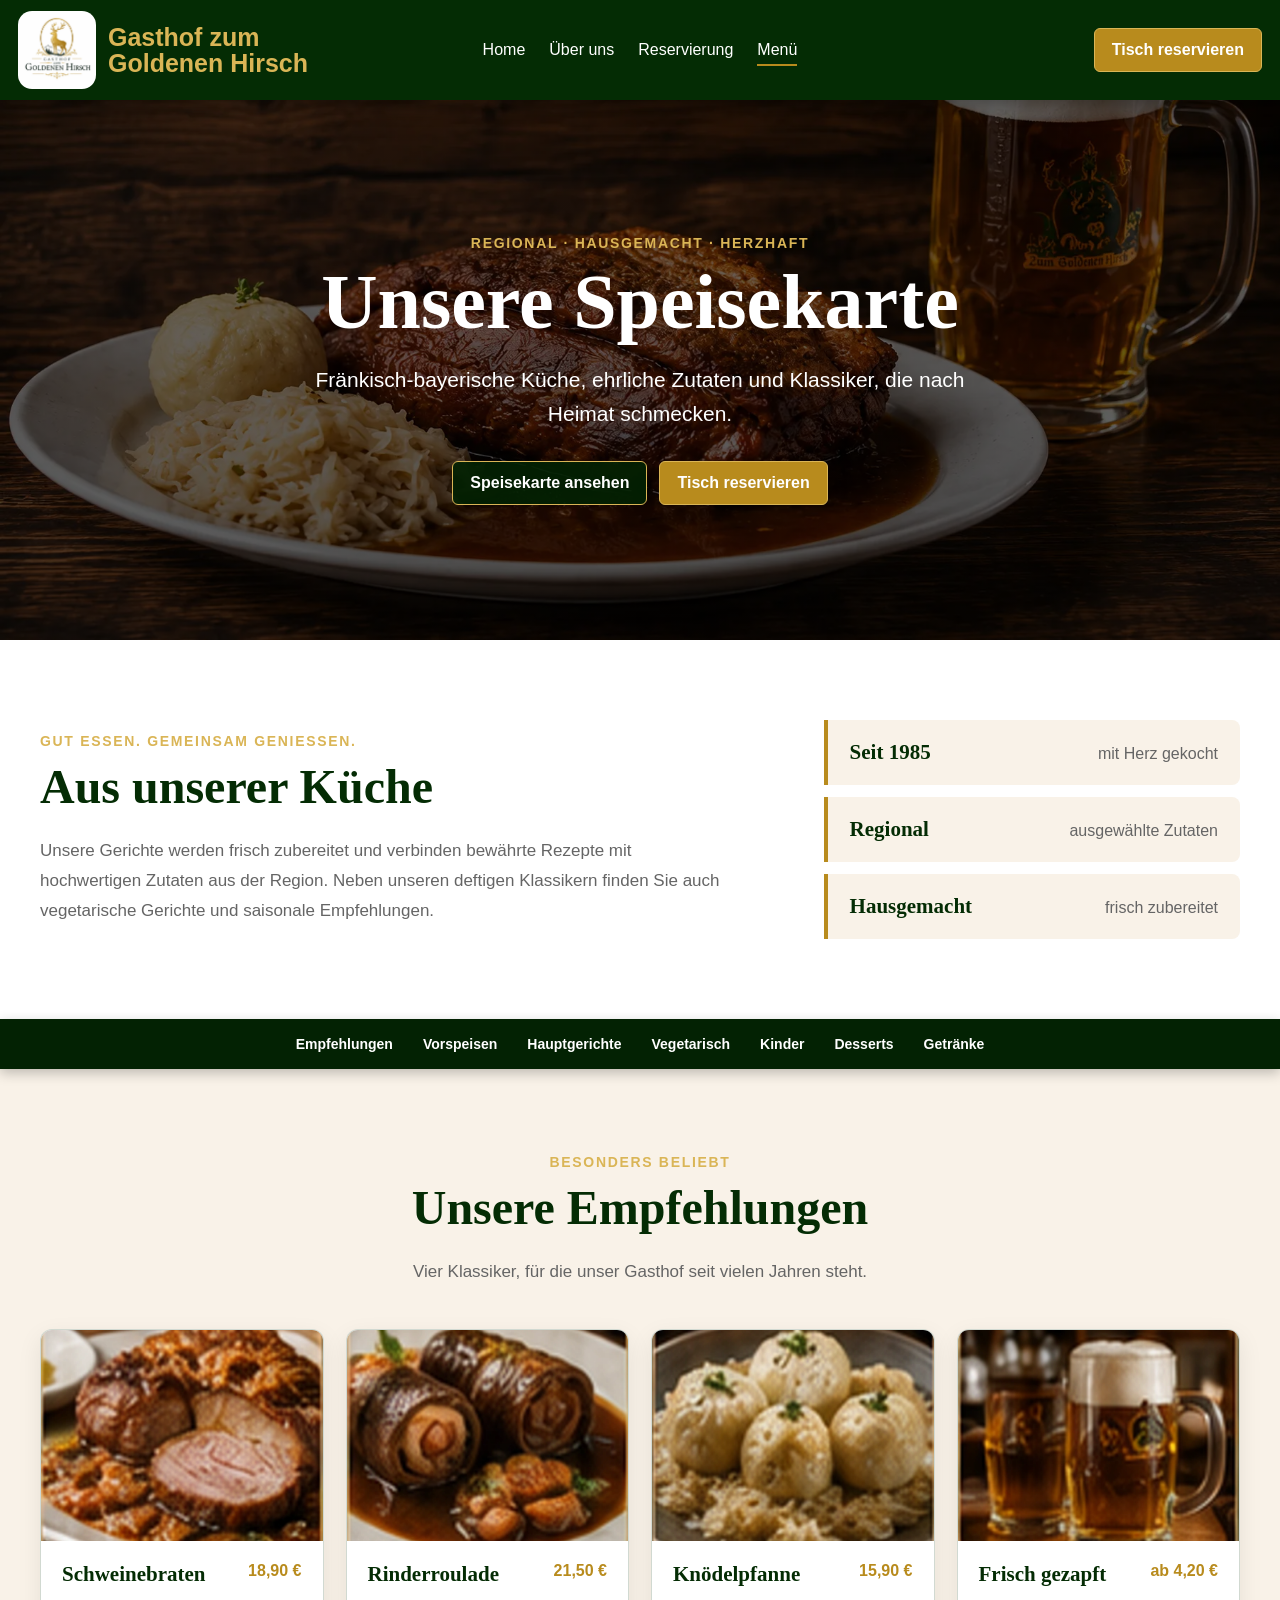
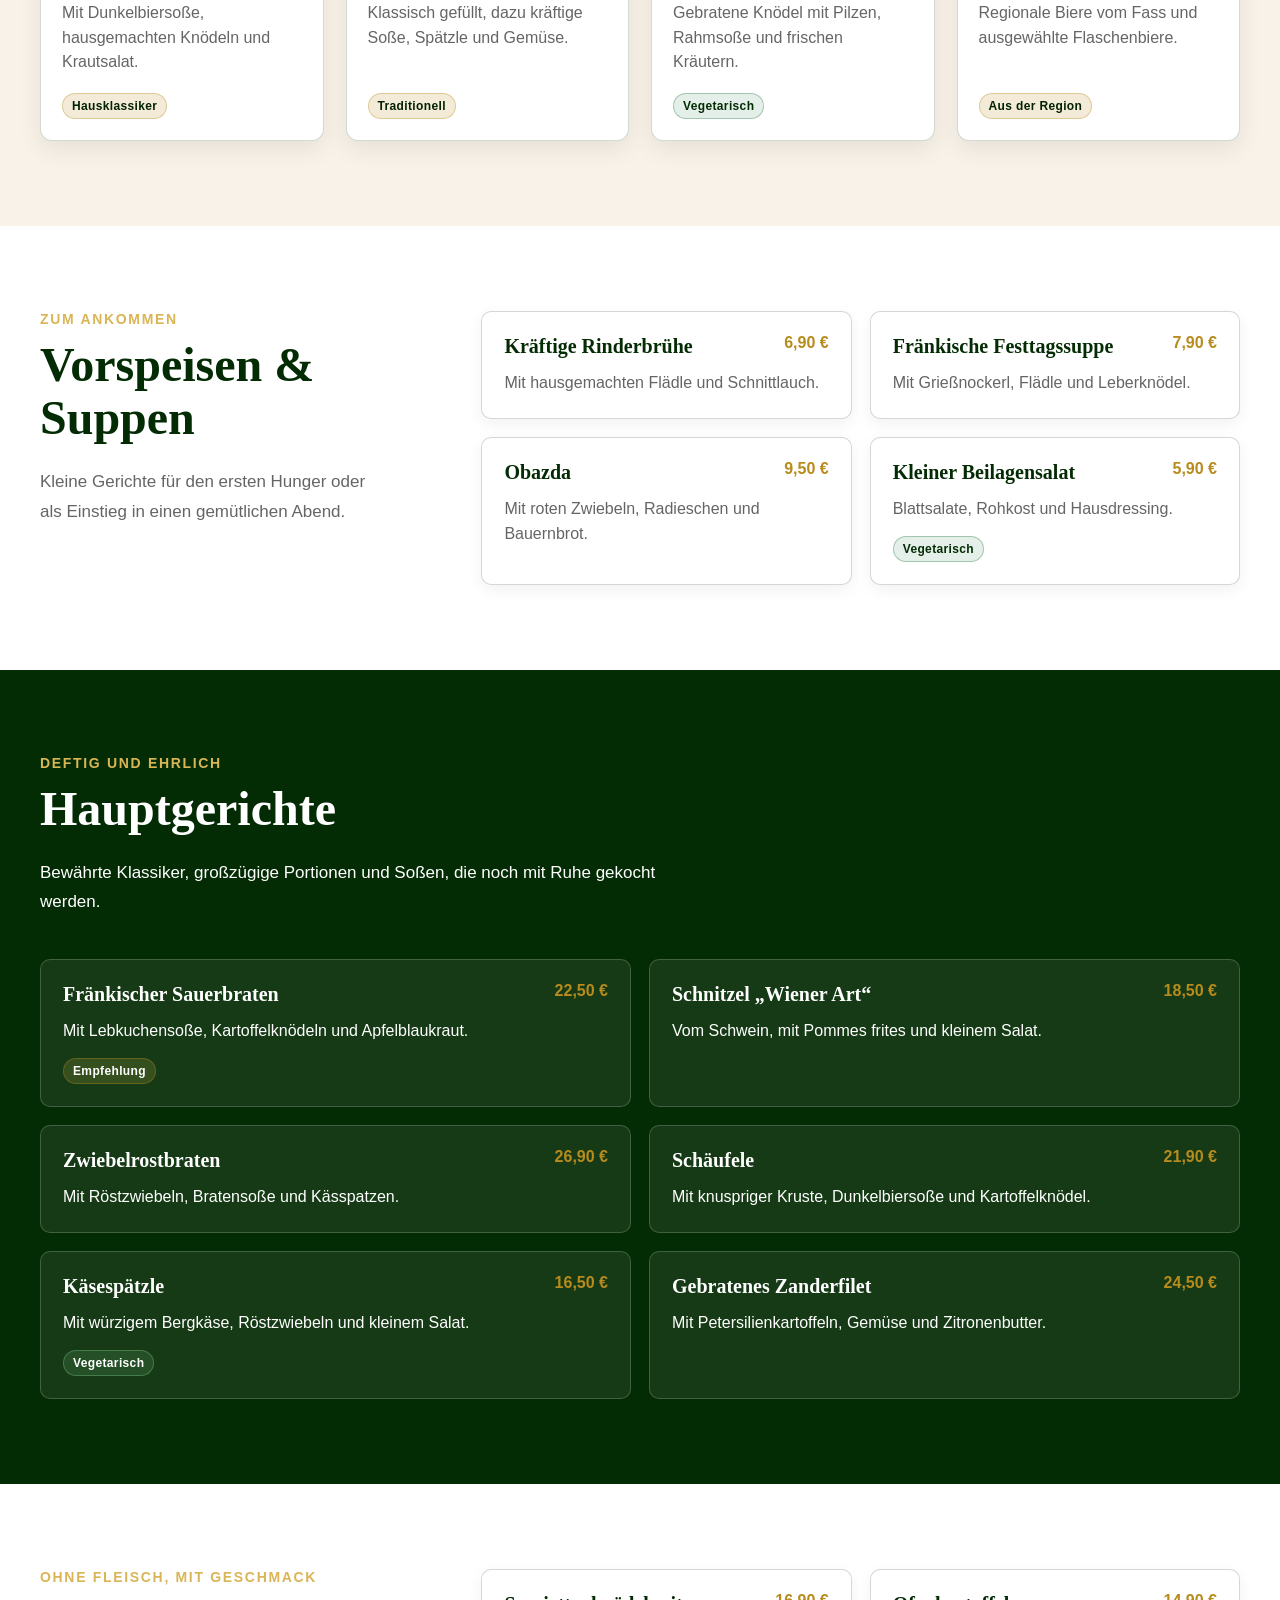
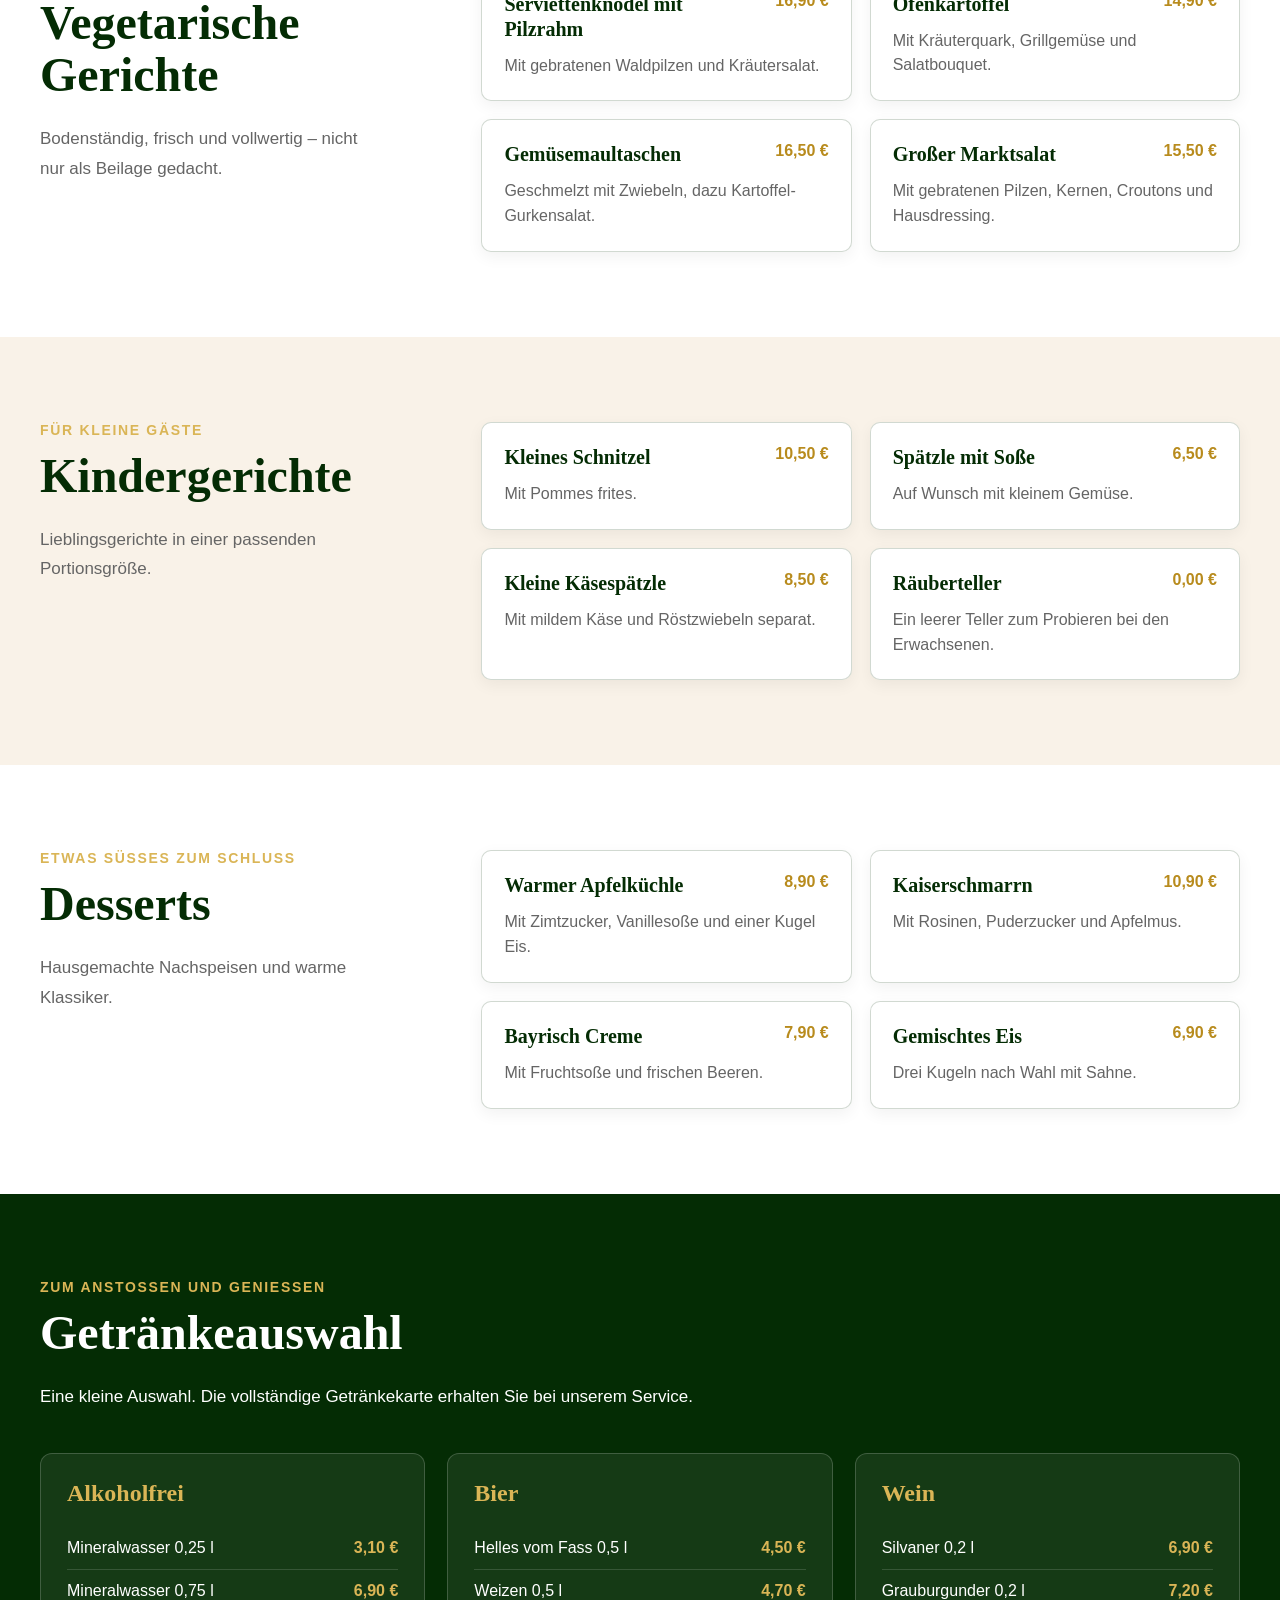
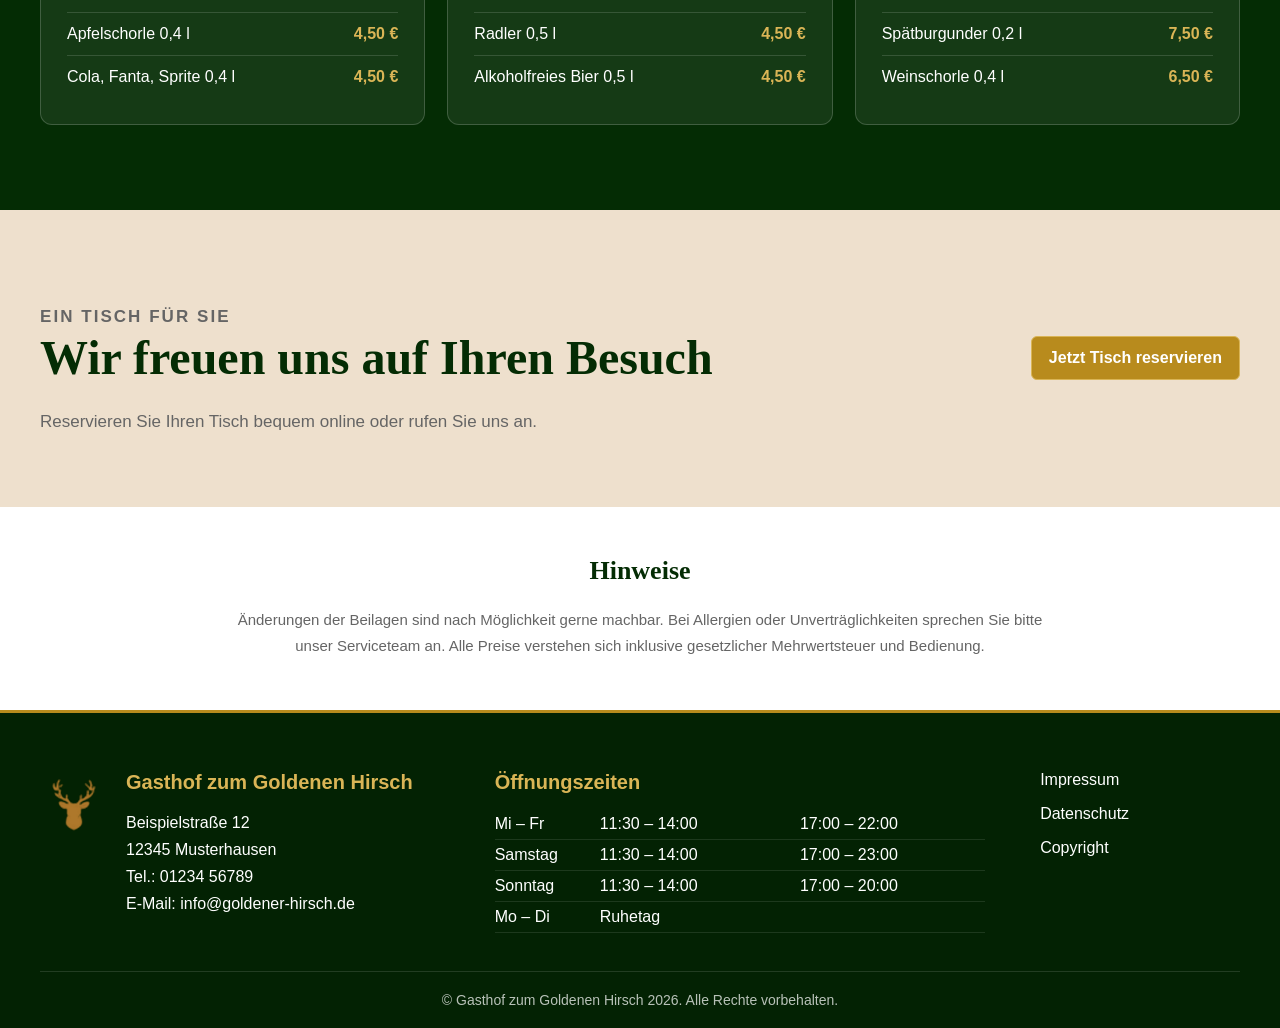
==== menue/index.html @ 1d7125b7 "Projektdateien hinzugefügt" ====
<!doctype html>
<html lang="de">
  <head>
    <meta charset="UTF-8" />
    <meta name="viewport" content="width=device-width, initial-scale=1.0" />

    <meta
      name="description"
      content="Speisekarte des Gasthofs zum Goldenen Hirsch mit fränkisch-bayerischen Klassikern, regionalen Zutaten und hausgemachten Gerichten."
    />

    <title>Speisekarte | Goldener Hirsch</title>

    <link rel="stylesheet" href="menue-style.css" />

    <link rel="preconnect" href="https://fonts.googleapis.com" />
    <link rel="preconnect" href="https://fonts.gstatic.com" crossorigin />
    <link
      href="https://fonts.googleapis.com/css2?family=Allura&display=swap"
      rel="stylesheet"
    />

    <script src="app.js" defer></script>
  </head>

  <body>
    <header class="site-header">
      <a class="header-logo" href="../index.html" aria-label="Zur Startseite">
        <img
          src="../assets/images/Gasthof zum Goldenen Hirsch - Logo.webp"
          alt="Logo Gasthof zum Goldenen Hirsch"
        />

        <span>
          Gasthof zum <br />
          Goldenen Hirsch
        </span>
      </a>

      <button
        class="menu-button"
        id="menuButton"
        type="button"
        aria-label="Navigation öffnen"
        aria-controls="navigation"
        aria-expanded="false"
      >
        <span></span>
        <span></span>
        <span></span>
      </button>

      <nav id="navigation" aria-label="Hauptnavigation">
        <a href="../index.html">Home</a>
        <a href="../ueber-uns/index.html">Über uns</a>
        <a href="../reservierung/index.html">Reservierung</a>
        <a href="index.html" aria-current="page">Menü</a>
      </nav>

      <a
        class="button button-gold header-reserve-button"
        href="../reservierung/index.html"
      >
        Tisch reservieren
      </a>
    </header>

    <main>
      <section class="menu-hero">
        <div class="menu-hero__content">
          <p class="eyebrow">REGIONAL · HAUSGEMACHT · HERZHAFT</p>
          <h1>Unsere Speisekarte</h1>
          <p class="menu-hero__text">
            Fränkisch-bayerische Küche, ehrliche Zutaten und Klassiker, die nach
            Heimat schmecken.
          </p>

          <div class="hero-actions">
            <a class="button button-dark" href="#hauptgerichte">
              Speisekarte ansehen
            </a>
            <a class="button button-gold" href="../reservierung/index.html">
              Tisch reservieren
            </a>
          </div>
        </div>
      </section>

      <section class="menu-intro page-width">
        <div class="menu-intro__text">
          <p class="section-kicker">GUT ESSEN. GEMEINSAM GENIESSEN.</p>
          <h2>Aus unserer Küche</h2>
          <p>
            Unsere Gerichte werden frisch zubereitet und verbinden bewährte
            Rezepte mit hochwertigen Zutaten aus der Region. Neben unseren
            deftigen Klassikern finden Sie auch vegetarische Gerichte und
            saisonale Empfehlungen.
          </p>
        </div>

        <div class="menu-intro__facts" aria-label="Merkmale unserer Küche">
          <div>
            <strong>Seit 1985</strong>
            <span>mit Herz gekocht</span>
          </div>
          <div>
            <strong>Regional</strong>
            <span>ausgewählte Zutaten</span>
          </div>
          <div>
            <strong>Hausgemacht</strong>
            <span>frisch zubereitet</span>
          </div>
        </div>
      </section>

      <nav class="category-navigation" aria-label="Speisekarten-Kategorien">
        <div class="category-navigation__inner">
          <a href="#empfehlungen">Empfehlungen</a>
          <a href="#vorspeisen">Vorspeisen</a>
          <a href="#hauptgerichte">Hauptgerichte</a>
          <a href="#vegetarisch">Vegetarisch</a>
          <a href="#kinder">Kinder</a>
          <a href="#desserts">Desserts</a>
          <a href="#getraenke">Getränke</a>
        </div>
      </nav>

      <section class="menu-section menu-section--cream" id="empfehlungen">
        <div class="page-width">
          <div class="section-heading section-heading--center">
            <p class="section-kicker">BESONDERS BELIEBT</p>
            <h2>Unsere Empfehlungen</h2>
            <p>
              Vier Klassiker, für die unser Gasthof seit vielen Jahren steht.
            </p>
          </div>

          <div class="featured-grid">
            <article class="featured-card">
              <img
                src="../assets/images/schweinebraten.webp"
                alt="Schweinebraten mit Beilagen"
              />
              <div class="featured-card__body">
                <div class="featured-card__title">
                  <h3>Schweinebraten</h3>
                  <strong>18,90 €</strong>
                </div>
                <p>Mit Dunkelbiersoße, hausgemachten Knödeln und Krautsalat.</p>
                <span class="dish-label">Hausklassiker</span>
              </div>
            </article>

            <article class="featured-card">
              <img
                src="../assets/images/rouladen.webp"
                alt="Rinderroulade mit Soße"
              />
              <div class="featured-card__body">
                <div class="featured-card__title">
                  <h3>Rinderroulade</h3>
                  <strong>21,50 €</strong>
                </div>
                <p>
                  Klassisch gefüllt, dazu kräftige Soße, Spätzle und Gemüse.
                </p>
                <span class="dish-label">Traditionell</span>
              </div>
            </article>

            <article class="featured-card">
              <img
                src="../assets/images/hausgemachte-knoedel.webp"
                alt="Hausgemachte Knödel"
              />
              <div class="featured-card__body">
                <div class="featured-card__title">
                  <h3>Knödelpfanne</h3>
                  <strong>15,90 €</strong>
                </div>
                <p>
                  Gebratene Knödel mit Pilzen, Rahmsoße und frischen Kräutern.
                </p>
                <span class="dish-label dish-label--green">Vegetarisch</span>
              </div>
            </article>

            <article class="featured-card">
              <img
                src="../assets/images/frisches-bier.webp"
                alt="Frisch gezapftes Bier"
              />
              <div class="featured-card__body">
                <div class="featured-card__title">
                  <h3>Frisch gezapft</h3>
                  <strong>ab 4,20 €</strong>
                </div>
                <p>Regionale Biere vom Fass und ausgewählte Flaschenbiere.</p>
                <span class="dish-label">Aus der Region</span>
              </div>
            </article>
          </div>
        </div>
      </section>

      <section class="menu-section" id="vorspeisen">
        <div class="page-width menu-layout">
          <div class="section-heading menu-layout__heading">
            <p class="section-kicker">ZUM ANKOMMEN</p>
            <h2>Vorspeisen & Suppen</h2>
            <p>
              Kleine Gerichte für den ersten Hunger oder als Einstieg in einen
              gemütlichen Abend.
            </p>
          </div>

          <div class="dish-grid">
            <article class="dish-item">
              <div class="dish-item__top">
                <h3>Kräftige Rinderbrühe</h3>
                <strong>6,90 €</strong>
              </div>
              <p>Mit hausgemachten Flädle und Schnittlauch.</p>
            </article>

            <article class="dish-item">
              <div class="dish-item__top">
                <h3>Fränkische Festtagssuppe</h3>
                <strong>7,90 €</strong>
              </div>
              <p>Mit Grießnockerl, Flädle und Leberknödel.</p>
            </article>

            <article class="dish-item">
              <div class="dish-item__top">
                <h3>Obazda</h3>
                <strong>9,50 €</strong>
              </div>
              <p>Mit roten Zwiebeln, Radieschen und Bauernbrot.</p>
            </article>

            <article class="dish-item">
              <div class="dish-item__top">
                <h3>Kleiner Beilagensalat</h3>
                <strong>5,90 €</strong>
              </div>
              <p>Blattsalate, Rohkost und Hausdressing.</p>
              <span class="dish-label dish-label--green">Vegetarisch</span>
            </article>
          </div>
        </div>
      </section>

      <section class="menu-section menu-section--green" id="hauptgerichte">
        <div class="page-width">
          <div class="section-heading section-heading--light">
            <p class="section-kicker">DEFTIG UND EHRLICH</p>
            <h2>Hauptgerichte</h2>
            <p>
              Bewährte Klassiker, großzügige Portionen und Soßen, die noch mit
              Ruhe gekocht werden.
            </p>
          </div>

          <div class="dish-grid dish-grid--light">
            <article class="dish-item">
              <div class="dish-item__top">
                <h3>Fränkischer Sauerbraten</h3>
                <strong>22,50 €</strong>
              </div>
              <p>Mit Lebkuchensoße, Kartoffelknödeln und Apfelblaukraut.</p>
              <span class="dish-label">Empfehlung</span>
            </article>

            <article class="dish-item">
              <div class="dish-item__top">
                <h3>Schnitzel „Wiener Art“</h3>
                <strong>18,50 €</strong>
              </div>
              <p>Vom Schwein, mit Pommes frites und kleinem Salat.</p>
            </article>

            <article class="dish-item">
              <div class="dish-item__top">
                <h3>Zwiebelrostbraten</h3>
                <strong>26,90 €</strong>
              </div>
              <p>Mit Röstzwiebeln, Bratensoße und Kässpatzen.</p>
            </article>

            <article class="dish-item">
              <div class="dish-item__top">
                <h3>Schäufele</h3>
                <strong>21,90 €</strong>
              </div>
              <p>Mit knuspriger Kruste, Dunkelbiersoße und Kartoffelknödel.</p>
            </article>

            <article class="dish-item">
              <div class="dish-item__top">
                <h3>Käsespätzle</h3>
                <strong>16,50 €</strong>
              </div>
              <p>Mit würzigem Bergkäse, Röstzwiebeln und kleinem Salat.</p>
              <span class="dish-label dish-label--green">Vegetarisch</span>
            </article>

            <article class="dish-item">
              <div class="dish-item__top">
                <h3>Gebratenes Zanderfilet</h3>
                <strong>24,50 €</strong>
              </div>
              <p>Mit Petersilienkartoffeln, Gemüse und Zitronenbutter.</p>
            </article>
          </div>
        </div>
      </section>

      <section class="menu-section" id="vegetarisch">
        <div class="page-width menu-layout">
          <div class="section-heading menu-layout__heading">
            <p class="section-kicker">OHNE FLEISCH, MIT GESCHMACK</p>
            <h2>Vegetarische Gerichte</h2>
            <p>
              Bodenständig, frisch und vollwertig – nicht nur als Beilage
              gedacht.
            </p>
          </div>

          <div class="dish-grid">
            <article class="dish-item">
              <div class="dish-item__top">
                <h3>Serviettenknödel mit Pilzrahm</h3>
                <strong>16,90 €</strong>
              </div>
              <p>Mit gebratenen Waldpilzen und Kräutersalat.</p>
            </article>

            <article class="dish-item">
              <div class="dish-item__top">
                <h3>Ofenkartoffel</h3>
                <strong>14,90 €</strong>
              </div>
              <p>Mit Kräuterquark, Grillgemüse und Salatbouquet.</p>
            </article>

            <article class="dish-item">
              <div class="dish-item__top">
                <h3>Gemüsemaultaschen</h3>
                <strong>16,50 €</strong>
              </div>
              <p>Geschmelzt mit Zwiebeln, dazu Kartoffel-Gurkensalat.</p>
            </article>

            <article class="dish-item">
              <div class="dish-item__top">
                <h3>Großer Marktsalat</h3>
                <strong>15,50 €</strong>
              </div>
              <p>Mit gebratenen Pilzen, Kernen, Croutons und Hausdressing.</p>
            </article>
          </div>
        </div>
      </section>

      <section class="menu-section menu-section--cream" id="kinder">
        <div class="page-width menu-layout">
          <div class="section-heading menu-layout__heading">
            <p class="section-kicker">FÜR KLEINE GÄSTE</p>
            <h2>Kindergerichte</h2>
            <p>Lieblingsgerichte in einer passenden Portionsgröße.</p>
          </div>

          <div class="dish-grid">
            <article class="dish-item">
              <div class="dish-item__top">
                <h3>Kleines Schnitzel</h3>
                <strong>10,50 €</strong>
              </div>
              <p>Mit Pommes frites.</p>
            </article>

            <article class="dish-item">
              <div class="dish-item__top">
                <h3>Spätzle mit Soße</h3>
                <strong>6,50 €</strong>
              </div>
              <p>Auf Wunsch mit kleinem Gemüse.</p>
            </article>

            <article class="dish-item">
              <div class="dish-item__top">
                <h3>Kleine Käsespätzle</h3>
                <strong>8,50 €</strong>
              </div>
              <p>Mit mildem Käse und Röstzwiebeln separat.</p>
            </article>

            <article class="dish-item">
              <div class="dish-item__top">
                <h3>Räuberteller</h3>
                <strong>0,00 €</strong>
              </div>
              <p>Ein leerer Teller zum Probieren bei den Erwachsenen.</p>
            </article>
          </div>
        </div>
      </section>

      <section class="menu-section" id="desserts">
        <div class="page-width menu-layout">
          <div class="section-heading menu-layout__heading">
            <p class="section-kicker">ETWAS SÜSSES ZUM SCHLUSS</p>
            <h2>Desserts</h2>
            <p>Hausgemachte Nachspeisen und warme Klassiker.</p>
          </div>

          <div class="dish-grid">
            <article class="dish-item">
              <div class="dish-item__top">
                <h3>Warmer Apfelküchle</h3>
                <strong>8,90 €</strong>
              </div>
              <p>Mit Zimtzucker, Vanillesoße und einer Kugel Eis.</p>
            </article>

            <article class="dish-item">
              <div class="dish-item__top">
                <h3>Kaiserschmarrn</h3>
                <strong>10,90 €</strong>
              </div>
              <p>Mit Rosinen, Puderzucker und Apfelmus.</p>
            </article>

            <article class="dish-item">
              <div class="dish-item__top">
                <h3>Bayrisch Creme</h3>
                <strong>7,90 €</strong>
              </div>
              <p>Mit Fruchtsoße und frischen Beeren.</p>
            </article>

            <article class="dish-item">
              <div class="dish-item__top">
                <h3>Gemischtes Eis</h3>
                <strong>6,90 €</strong>
              </div>
              <p>Drei Kugeln nach Wahl mit Sahne.</p>
            </article>
          </div>
        </div>
      </section>

      <section class="menu-section menu-section--green" id="getraenke">
        <div class="page-width">
          <div class="section-heading section-heading--light">
            <p class="section-kicker">ZUM ANSTOSSEN UND GENIESSEN</p>
            <h2>Getränkeauswahl</h2>
            <p>
              Eine kleine Auswahl. Die vollständige Getränkekarte erhalten Sie
              bei unserem Service.
            </p>
          </div>

          <div class="drink-columns">
            <article class="drink-group">
              <h3>Alkoholfrei</h3>
              <div class="drink-row">
                <span>Mineralwasser 0,25 l</span><strong>3,10 €</strong>
              </div>
              <div class="drink-row">
                <span>Mineralwasser 0,75 l</span><strong>6,90 €</strong>
              </div>
              <div class="drink-row">
                <span>Apfelschorle 0,4 l</span><strong>4,50 €</strong>
              </div>
              <div class="drink-row">
                <span>Cola, Fanta, Sprite 0,4 l</span><strong>4,50 €</strong>
              </div>
            </article>

            <article class="drink-group">
              <h3>Bier</h3>
              <div class="drink-row">
                <span>Helles vom Fass 0,5 l</span><strong>4,50 €</strong>
              </div>
              <div class="drink-row">
                <span>Weizen 0,5 l</span><strong>4,70 €</strong>
              </div>
              <div class="drink-row">
                <span>Radler 0,5 l</span><strong>4,50 €</strong>
              </div>
              <div class="drink-row">
                <span>Alkoholfreies Bier 0,5 l</span><strong>4,50 €</strong>
              </div>
            </article>

            <article class="drink-group">
              <h3>Wein</h3>
              <div class="drink-row">
                <span>Silvaner 0,2 l</span><strong>6,90 €</strong>
              </div>
              <div class="drink-row">
                <span>Grauburgunder 0,2 l</span><strong>7,20 €</strong>
              </div>
              <div class="drink-row">
                <span>Spätburgunder 0,2 l</span><strong>7,50 €</strong>
              </div>
              <div class="drink-row">
                <span>Weinschorle 0,4 l</span><strong>6,50 €</strong>
              </div>
            </article>
          </div>
        </div>
      </section>

      <section class="reservation-cta">
        <div class="reservation-cta__content page-width">
          <div>
            <p class="section-kicker">EIN TISCH FÜR SIE</p>
            <h2>Wir freuen uns auf Ihren Besuch</h2>
            <p>
              Reservieren Sie Ihren Tisch bequem online oder rufen Sie uns an.
            </p>
          </div>

          <a class="button button-gold" href="../reservierung/index.html">
            Jetzt Tisch reservieren
          </a>
        </div>
      </section>

      <section
        class="menu-notes page-width"
        aria-label="Hinweise zur Speisekarte"
      >
        <h2>Hinweise</h2>
        <p>
          Änderungen der Beilagen sind nach Möglichkeit gerne machbar. Bei
          Allergien oder Unverträglichkeiten sprechen Sie bitte unser
          Serviceteam an. Alle Preise verstehen sich inklusive gesetzlicher
          Mehrwertsteuer und Bedienung.
        </p>
      </section>
    </main>

    <footer>
      <div class="footer-main page-width">
        <div class="footer-brand">
          <img src="../assets/images/hirsch_icon.webp" alt="Hirschlogo" />
          <div>
            <h2>Gasthof zum Goldenen Hirsch</h2>
            <address>
              Beispielstraße 12<br />
              12345 Musterhausen<br />
              Tel.: 01234 56789<br />
              E-Mail: info@goldener-hirsch.de
            </address>
          </div>
        </div>

        <div class="footer-opening">
          <h3>Öffnungszeiten</h3>
          <div class="opening-row">
            <span>Mi – Fr</span>
            <span>11:30 – 14:00</span>
            <span>17:00 – 22:00</span>
          </div>
          <div class="opening-row">
            <span>Samstag</span>
            <span>11:30 – 14:00</span>
            <span>17:00 – 23:00</span>
          </div>
          <div class="opening-row">
            <span>Sonntag</span>
            <span>11:30 – 14:00</span>
            <span>17:00 – 20:00</span>
          </div>
          <div class="opening-row">
            <span>Mo – Di</span>
            <span>Ruhetag</span>
            <span></span>
          </div>
        </div>

        <nav class="footer-links" aria-label="Rechtliche Navigation">
          <a href="#">Impressum</a>
          <a href="#">Datenschutz</a>
          <a href="#">Copyright</a>
        </nav>
      </div>

      <p class="footer-copyright">
        © Gasthof zum Goldenen Hirsch 2026. Alle Rechte vorbehalten.
      </p>
    </footer>
  </body>
</html>
---- menue/menue-style.css ----
/* =====================================
   GRUNDEINSTELLUNGEN
===================================== */

:root {
  --green: rgb(4, 44, 4);
  --green-dark: rgb(3, 34, 3);
  --green-soft: rgb(12, 65, 25);
  --gold: rgb(184, 139, 29);
  --gold-light: rgb(218, 181, 86);
  --cream: rgb(249, 242, 232);
  --cream-dark: rgb(238, 224, 205);
  --text: rgb(35, 35, 35);
  --muted: rgb(101, 101, 101);
  --white: rgb(255, 255, 255);
  --border: rgba(4, 44, 4, 0.18);
  --shadow: 0 12px 35px rgba(0, 0, 0, 0.1);
  --radius: 12px;
}

* {
  box-sizing: border-box;
}

html {
  scroll-behavior: smooth;
  scroll-padding-top: 85px;
}

body {
  margin: 0;
  color: var(--text);
  background-color: var(--white);
  font-family: Arial, Helvetica, sans-serif;
  overflow-x: hidden;
}

body.menu-open {
  overflow: hidden;
}

img {
  display: block;
  max-width: 100%;
}

a {
  color: inherit;
}

button,
a {
  -webkit-tap-highlight-color: transparent;
}

button {
  font: inherit;
}

.page-width {
  width: min(1200px, calc(100% - 40px));
  margin-inline: auto;
}

/* =====================================
   HEADER
===================================== */

.site-header {
  position: relative;
  z-index: 1000;

  min-height: 100px;
  padding: 10px 18px;

  display: grid;
  grid-template-columns: minmax(250px, 1fr) auto minmax(250px, 1fr);
  align-items: center;

  color: var(--gold-light);
  background-color: var(--green);
  box-shadow: 0 5px 18px rgba(0, 0, 0, 0.35);
}

.header-logo {
  min-width: 0;

  display: flex;
  align-items: center;
  justify-self: start;
  gap: 12px;

  color: var(--gold-light);
  text-decoration: none;
  font-size: 25px;
  font-weight: 700;
  line-height: 1.05;
}

.header-logo img {
  width: auto;
  height: 78px;
  border-radius: 18%;
  flex-shrink: 0;
}

.site-header > nav {
  display: flex;
  align-items: center;
  justify-content: center;
  gap: 4px;
}

.site-header > nav a {
  position: relative;
  padding: 10px;

  color: var(--white);
  text-decoration: none;
  white-space: nowrap;
}

.site-header > nav a::after {
  content: "";
  position: absolute;
  left: 10px;
  right: 10px;
  bottom: 3px;

  height: 2px;
  background-color: var(--gold);

  transform: scaleX(0);
  transform-origin: center;
  transition: transform 0.25s ease;
}

.site-header > nav a:hover::after,
.site-header > nav a[aria-current="page"]::after {
  transform: scaleX(1);
}

.header-reserve-button {
  justify-self: end;
}

.menu-button {
  display: none;
  width: 44px;
  height: 44px;
  padding: 7px;

  flex-direction: column;
  align-items: center;
  justify-content: center;
  gap: 5px;

  background: transparent;
  border: 0;
  cursor: pointer;
}

.menu-button span {
  width: 29px;
  height: 3px;
  display: block;

  background-color: var(--white);
  border-radius: 10px;

  transition:
    transform 0.3s ease,
    opacity 0.3s ease;
}

.menu-button.aktiv span:nth-child(1) {
  transform: translateY(8px) rotate(45deg);
}

.menu-button.aktiv span:nth-child(2) {
  opacity: 0;
}

.menu-button.aktiv span:nth-child(3) {
  transform: translateY(-8px) rotate(-45deg);
}

/* =====================================
   BUTTONS
===================================== */

.button {
  min-height: 44px;
  padding: 11px 17px;

  display: inline-flex;
  align-items: center;
  justify-content: center;

  border: 1px solid transparent;
  border-radius: 6px;

  text-decoration: none;
  font-weight: 700;
  text-align: center;

  transition:
    background-color 0.25s ease,
    color 0.25s ease,
    border-color 0.25s ease,
    transform 0.25s ease;
}

.button:hover {
  transform: translateY(-2px);
}

.button-gold {
  color: var(--white);
  background-color: var(--gold);
  border-color: var(--gold-light);
}

.button-gold:hover {
  color: var(--green-dark);
  background-color: var(--gold-light);
}

.button-dark {
  color: var(--white);
  background-color: rgba(3, 34, 3, 0.9);
  border-color: var(--gold-light);
}

.button-dark:hover {
  background-color: var(--green-soft);
}

/* =====================================
   HERO
===================================== */

.menu-hero {
  min-height: clamp(420px, 60vh, 650px);
  padding: 70px 20px;

  display: grid;
  place-items: center;

  color: var(--white);
  text-align: center;

  background-image:
    linear-gradient(rgba(0, 0, 0, 0.56), rgba(0, 0, 0, 0.66)),
    url("../assets/images/Bratenbild.webp");
  background-position: center;
  background-size: cover;
  background-repeat: no-repeat;
}

.menu-hero__content {
  width: min(780px, 100%);
}

.eyebrow,
.section-kicker {
  margin: 0 0 12px;

  color: var(--gold-light);
  font-size: 14px;
  font-weight: 800;
  letter-spacing: 0.12em;
}

.menu-hero h1 {
  margin: 0;

  font-family: Georgia, "Times New Roman", serif;
  font-size: clamp(42px, 7vw, 78px);
  line-height: 1;
}

.menu-hero__text {
  width: min(650px, 100%);
  margin: 22px auto 0;

  font-size: clamp(17px, 2vw, 21px);
  line-height: 1.6;
}

.hero-actions {
  margin-top: 30px;

  display: flex;
  justify-content: center;
  flex-wrap: wrap;
  gap: 12px;
}

/* =====================================
   EINLEITUNG
===================================== */

.menu-intro {
  padding-block: 80px;

  display: grid;
  grid-template-columns: minmax(0, 1.25fr) minmax(360px, 0.75fr);
  align-items: center;
  gap: clamp(40px, 7vw, 90px);
}

.menu-intro__text h2,
.section-heading h2,
.reservation-cta h2,
.menu-notes h2 {
  margin: 0;

  color: var(--green);
  font-family: Georgia, "Times New Roman", serif;
  font-size: clamp(31px, 4vw, 48px);
  line-height: 1.1;
}

.menu-intro__text > p:last-child,
.section-heading > p:last-child,
.reservation-cta p,
.menu-notes p {
  margin: 22px 0 0;
  color: var(--muted);
  font-size: 17px;
  line-height: 1.75;
}

.menu-intro__facts {
  display: grid;
  gap: 12px;
}

.menu-intro__facts div {
  padding: 20px 22px;

  display: flex;
  align-items: baseline;
  justify-content: space-between;
  gap: 20px;

  background-color: var(--cream);
  border-left: 4px solid var(--gold);
  border-radius: 0 8px 8px 0;
}

.menu-intro__facts strong {
  color: var(--green);
  font-family: Georgia, "Times New Roman", serif;
  font-size: 21px;
}

.menu-intro__facts span {
  color: var(--muted);
  text-align: right;
}

/* =====================================
   KATEGORIENAVIGATION
===================================== */

.category-navigation {
  position: sticky;
  top: 0;
  z-index: 500;

  background-color: var(--green-dark);
  box-shadow: 0 4px 12px rgba(0, 0, 0, 0.24);
}

.category-navigation__inner {
  width: min(1200px, 100%);
  margin-inline: auto;
  padding-inline: 20px;

  display: flex;
  justify-content: center;
  overflow-x: auto;
  scrollbar-width: thin;
}

.category-navigation a {
  padding: 17px 15px;

  color: var(--white);
  text-decoration: none;
  white-space: nowrap;
  font-size: 14px;
  font-weight: 700;
}

.category-navigation a:hover,
.category-navigation a:focus-visible {
  color: var(--gold-light);
  background-color: rgba(255, 255, 255, 0.06);
}

/* =====================================
   ALLGEMEINE MENÜSEKTIONEN
===================================== */

.menu-section {
  padding-block: 85px;
  scroll-margin-top: 70px;
}

.menu-section--cream {
  background-color: var(--cream);
}

.menu-section--green {
  color: var(--white);
  background-color: var(--green);
}

.section-heading {
  width: min(680px, 100%);
  margin-bottom: 42px;
}

.section-heading--center {
  margin-inline: auto;
  text-align: center;
}

.section-heading--light h2,
.section-heading--light > p:last-child {
  color: var(--white);
}

.menu-layout {
  display: grid;
  grid-template-columns: minmax(250px, 0.72fr) minmax(0, 1.6fr);
  align-items: start;
  gap: clamp(45px, 8vw, 100px);
}

.menu-layout__heading {
  position: sticky;
  top: 100px;
  margin-bottom: 0;
}

/* =====================================
   EMPFEHLUNGSKARTEN
===================================== */

.featured-grid {
  display: grid;
  grid-template-columns: repeat(4, minmax(0, 1fr));
  align-items: stretch;
  gap: 22px;
}

.featured-card {
  min-width: 0;
  overflow: hidden;

  display: flex;
  flex-direction: column;

  background-color: var(--white);
  border: 1px solid var(--border);
  border-radius: var(--radius);
  box-shadow: 0 8px 24px rgba(0, 0, 0, 0.08);

  transition:
    transform 0.25s ease,
    box-shadow 0.25s ease;
}

.featured-card img {
  width: 100%;
  aspect-ratio: 4 / 3;
  object-fit: cover;
}

.featured-card__body {
  padding: 21px;

  display: flex;
  flex-direction: column;
  flex: 1;
}

.featured-card__title {
  display: flex;
  align-items: flex-start;
  justify-content: space-between;
  gap: 14px;
}

.featured-card h3 {
  margin: 0;
  color: var(--green);
  font-family: Georgia, "Times New Roman", serif;
  font-size: 21px;
  line-height: 1.2;
}

.featured-card__title strong {
  color: var(--gold);
  white-space: nowrap;
}

.featured-card p {
  margin: 14px 0 18px;
  color: var(--muted);
  line-height: 1.55;
}

.featured-card .dish-label {
  margin-top: auto;
  align-self: flex-start;
}

/* =====================================
   GERICHTE
===================================== */

.dish-grid {
  display: grid;
  grid-template-columns: repeat(2, minmax(0, 1fr));
  gap: 18px;
}

.dish-item {
  position: relative;
  min-width: 0;
  padding: 22px;

  background-color: var(--white);
  border: 1px solid var(--border);
  border-radius: 10px;
  box-shadow: 0 5px 16px rgba(0, 0, 0, 0.055);
}

.dish-item__top {
  display: flex;
  align-items: flex-start;
  justify-content: space-between;
  gap: 18px;
}

.dish-item h3 {
  margin: 0;
  color: var(--green);
  font-family: Georgia, "Times New Roman", serif;
  font-size: 20px;
  line-height: 1.25;
}

.dish-item__top strong {
  color: var(--gold);
  white-space: nowrap;
}

.dish-item p {
  margin: 12px 0 0;
  color: var(--muted);
  line-height: 1.55;
}

.dish-label {
  width: fit-content;
  margin-top: 14px;
  padding: 5px 9px;

  display: inline-block;

  color: var(--green-dark);
  background-color: rgba(184, 139, 29, 0.17);
  border: 1px solid rgba(184, 139, 29, 0.35);
  border-radius: 100px;

  font-size: 12px;
  font-weight: 800;
  letter-spacing: 0.03em;
}

.dish-label--green {
  color: var(--green);
  background-color: rgba(4, 99, 38, 0.1);
  border-color: rgba(4, 99, 38, 0.3);
}

.dish-grid--light .dish-item {
  background-color: rgba(255, 255, 255, 0.07);
  border-color: rgba(255, 255, 255, 0.19);
  box-shadow: none;
}

.dish-grid--light .dish-item h3,
.dish-grid--light .dish-item p {
  color: var(--white);
}

.dish-grid--light .dish-label {
  color: var(--white);
  background-color: rgba(218, 181, 86, 0.17);
}

.dish-grid--light .dish-label--green {
  background-color: rgba(132, 205, 145, 0.14);
  border-color: rgba(132, 205, 145, 0.35);
}

/* =====================================
   GETRÄNKE
===================================== */

.drink-columns {
  display: grid;
  grid-template-columns: repeat(3, minmax(0, 1fr));
  gap: 22px;
}

.drink-group {
  padding: 26px;

  background-color: rgba(255, 255, 255, 0.07);
  border: 1px solid rgba(255, 255, 255, 0.18);
  border-radius: var(--radius);
}

.drink-group h3 {
  margin: 0 0 20px;
  color: var(--gold-light);
  font-family: Georgia, "Times New Roman", serif;
  font-size: 24px;
}

.drink-row {
  padding-block: 12px;

  display: flex;
  align-items: flex-start;
  justify-content: space-between;
  gap: 16px;

  border-bottom: 1px solid rgba(255, 255, 255, 0.14);
}

.drink-row:last-child {
  border-bottom: 0;
}

.drink-row strong {
  color: var(--gold-light);
  white-space: nowrap;
}

/* =====================================
   RESERVIERUNG UND HINWEISE
===================================== */

.reservation-cta {
  padding-block: 70px;
  background-color: var(--cream-dark);
}

.reservation-cta__content {
  display: flex;
  align-items: center;
  justify-content: space-between;
  gap: 40px;
}

.reservation-cta__content > div {
  width: min(720px, 100%);
}

.menu-notes {
  padding-block: 50px;
  text-align: center;
}

.menu-notes h2 {
  font-size: 26px;
}

.menu-notes p {
  width: min(820px, 100%);
  margin-inline: auto;
  font-size: 15px;
}

/* =====================================
   FOOTER
===================================== */

footer {
  padding: 58px 0 20px;
  color: var(--white);
  background-color: var(--green-dark);
  border-top: 3px solid var(--gold);
}

.footer-main {
  display: grid;
  grid-template-columns: 1.1fr 1.35fr 0.55fr;
  align-items: start;
  gap: 55px;
}

.footer-brand {
  display: flex;
  align-items: flex-start;
  gap: 18px;
}

.footer-brand img {
  width: 68px;
  flex-shrink: 0;
}

.footer-brand h2,
.footer-opening h3 {
  margin: 0 0 15px;
  color: var(--gold-light);
  font-size: 20px;
}

.footer-brand address {
  font-style: normal;
  line-height: 1.7;
}

.opening-row {
  padding-block: 6px;

  display: grid;
  grid-template-columns: 90px 1fr 1fr;
  gap: 15px;

  border-bottom: 1px solid rgba(255, 255, 255, 0.1);
}

.footer-links {
  display: flex;
  flex-direction: column;
  align-items: flex-start;
  gap: 16px;
}

.footer-links a {
  color: var(--white);
  text-decoration: none;
}

.footer-links a:hover {
  color: var(--gold-light);
  text-decoration: underline;
  text-underline-offset: 5px;
}

.footer-copyright {
  width: min(1200px, calc(100% - 40px));
  margin: 38px auto 0;
  padding-top: 20px;

  color: rgba(255, 255, 255, 0.72);
  border-top: 1px solid rgba(255, 255, 255, 0.12);

  text-align: center;
  font-size: 14px;
}

/* =====================================
   HOVER NUR BEI MAUSSTEUERUNG
===================================== */

@media (hover: hover) and (pointer: fine) {
  .featured-card:hover {
    transform: translateY(-7px);
    box-shadow: var(--shadow);
  }
}

/* =====================================
   KLEINERE DESKTOPS / TABLETS
===================================== */

@media (max-width: 1100px) {
  .site-header {
    min-height: 88px;
    padding: 8px 15px;

    display: flex;
    justify-content: space-between;
  }

  .header-logo {
    font-size: 21px;
  }

  .header-logo img {
    height: 66px;
  }

  .header-reserve-button {
    display: none;
  }

  .menu-button {
    display: flex;
    flex-shrink: 0;
  }

  .site-header > nav {
    display: none;

    position: absolute;
    top: 100%;
    left: 0;
    width: 100%;

    flex-direction: column;
    align-items: stretch;
    gap: 0;

    background-color: var(--green);
    box-shadow: 0 10px 16px rgba(0, 0, 0, 0.32);
  }

  .site-header > nav.offen {
    display: flex;
  }

  .site-header > nav a {
    width: 100%;
    padding: 17px 20px;
    text-align: center;
    border-top: 1px solid rgba(255, 255, 255, 0.13);
  }

  .site-header > nav a::after {
    display: none;
  }

  .menu-intro {
    grid-template-columns: 1fr;
  }

  .menu-intro__facts {
    grid-template-columns: repeat(3, 1fr);
  }

  .menu-intro__facts div {
    min-width: 0;
    flex-direction: column;
    align-items: flex-start;
    justify-content: flex-start;
    gap: 8px;
  }

  .menu-intro__facts span {
    text-align: left;
  }

  .featured-grid {
    grid-template-columns: repeat(2, minmax(0, 1fr));
  }

  .menu-layout {
    grid-template-columns: 1fr;
    gap: 38px;
  }

  .menu-layout__heading {
    position: static;
  }

  .drink-columns {
    grid-template-columns: repeat(2, minmax(0, 1fr));
  }

  .drink-group:last-child {
    grid-column: 1 / -1;
  }

  .footer-main {
    grid-template-columns: repeat(2, minmax(0, 1fr));
  }

  .footer-links {
    grid-column: 1 / -1;
    flex-direction: row;
    flex-wrap: wrap;
  }
}

/* =====================================
   TABLETS / GROSSE SMARTPHONES
===================================== */

@media (max-width: 760px) {
  .page-width {
    width: min(100% - 30px, 680px);
  }

  .menu-hero {
    min-height: 520px;
    padding: 60px 15px;
  }

  .menu-intro,
  .menu-section {
    padding-block: 65px;
  }

  .menu-intro__facts {
    grid-template-columns: 1fr;
  }

  .category-navigation__inner {
    justify-content: flex-start;
    padding-inline: 8px;
  }

  .dish-grid,
  .drink-columns {
    grid-template-columns: 1fr;
  }

  .drink-group:last-child {
    grid-column: auto;
  }

  .reservation-cta__content {
    align-items: flex-start;
    flex-direction: column;
  }

  .footer-main {
    grid-template-columns: 1fr;
    gap: 38px;
  }

  .footer-links {
    grid-column: auto;
  }
}

/* =====================================
   KLEINE SMARTPHONES
===================================== */

@media (max-width: 520px) {
  html {
    scroll-padding-top: 70px;
  }

  .site-header {
    min-height: 75px;
    padding: 7px 10px;
  }

  .header-logo {
    gap: 8px;
    font-size: 16px;
  }

  .header-logo img {
    height: 56px;
  }

  .menu-button {
    width: 40px;
    height: 40px;
  }

  .menu-button span {
    width: 27px;
  }

  .menu-hero {
    min-height: 500px;
  }

  .hero-actions {
    flex-direction: column;
    align-items: stretch;
  }

  .hero-actions .button {
    width: 100%;
  }

  .menu-intro,
  .menu-section {
    padding-block: 52px;
  }

  .section-heading {
    margin-bottom: 30px;
  }

  .featured-grid {
    grid-template-columns: 1fr;
  }

  .featured-card__title,
  .dish-item__top {
    gap: 10px;
  }

  .featured-card__title {
    flex-direction: column;
  }

  .dish-item {
    padding: 19px;
  }

  .dish-item h3 {
    font-size: 18px;
  }

  .dish-item__top strong {
    font-size: 15px;
  }

  .reservation-cta {
    padding-block: 52px;
  }

  .reservation-cta .button {
    width: 100%;
  }

  .footer-brand {
    flex-direction: column;
  }

  .opening-row {
    grid-template-columns: 80px 1fr;
  }

  .opening-row span:last-child {
    grid-column: 2;
  }

  .footer-links {
    flex-direction: column;
  }
}

/* =====================================
   BEWEGUNGEN REDUZIEREN
===================================== */

@media (prefers-reduced-motion: reduce) {
  html {
    scroll-behavior: auto;
  }

  *,
  *::before,
  *::after {
    transition-duration: 0.01ms !important;
  }
}
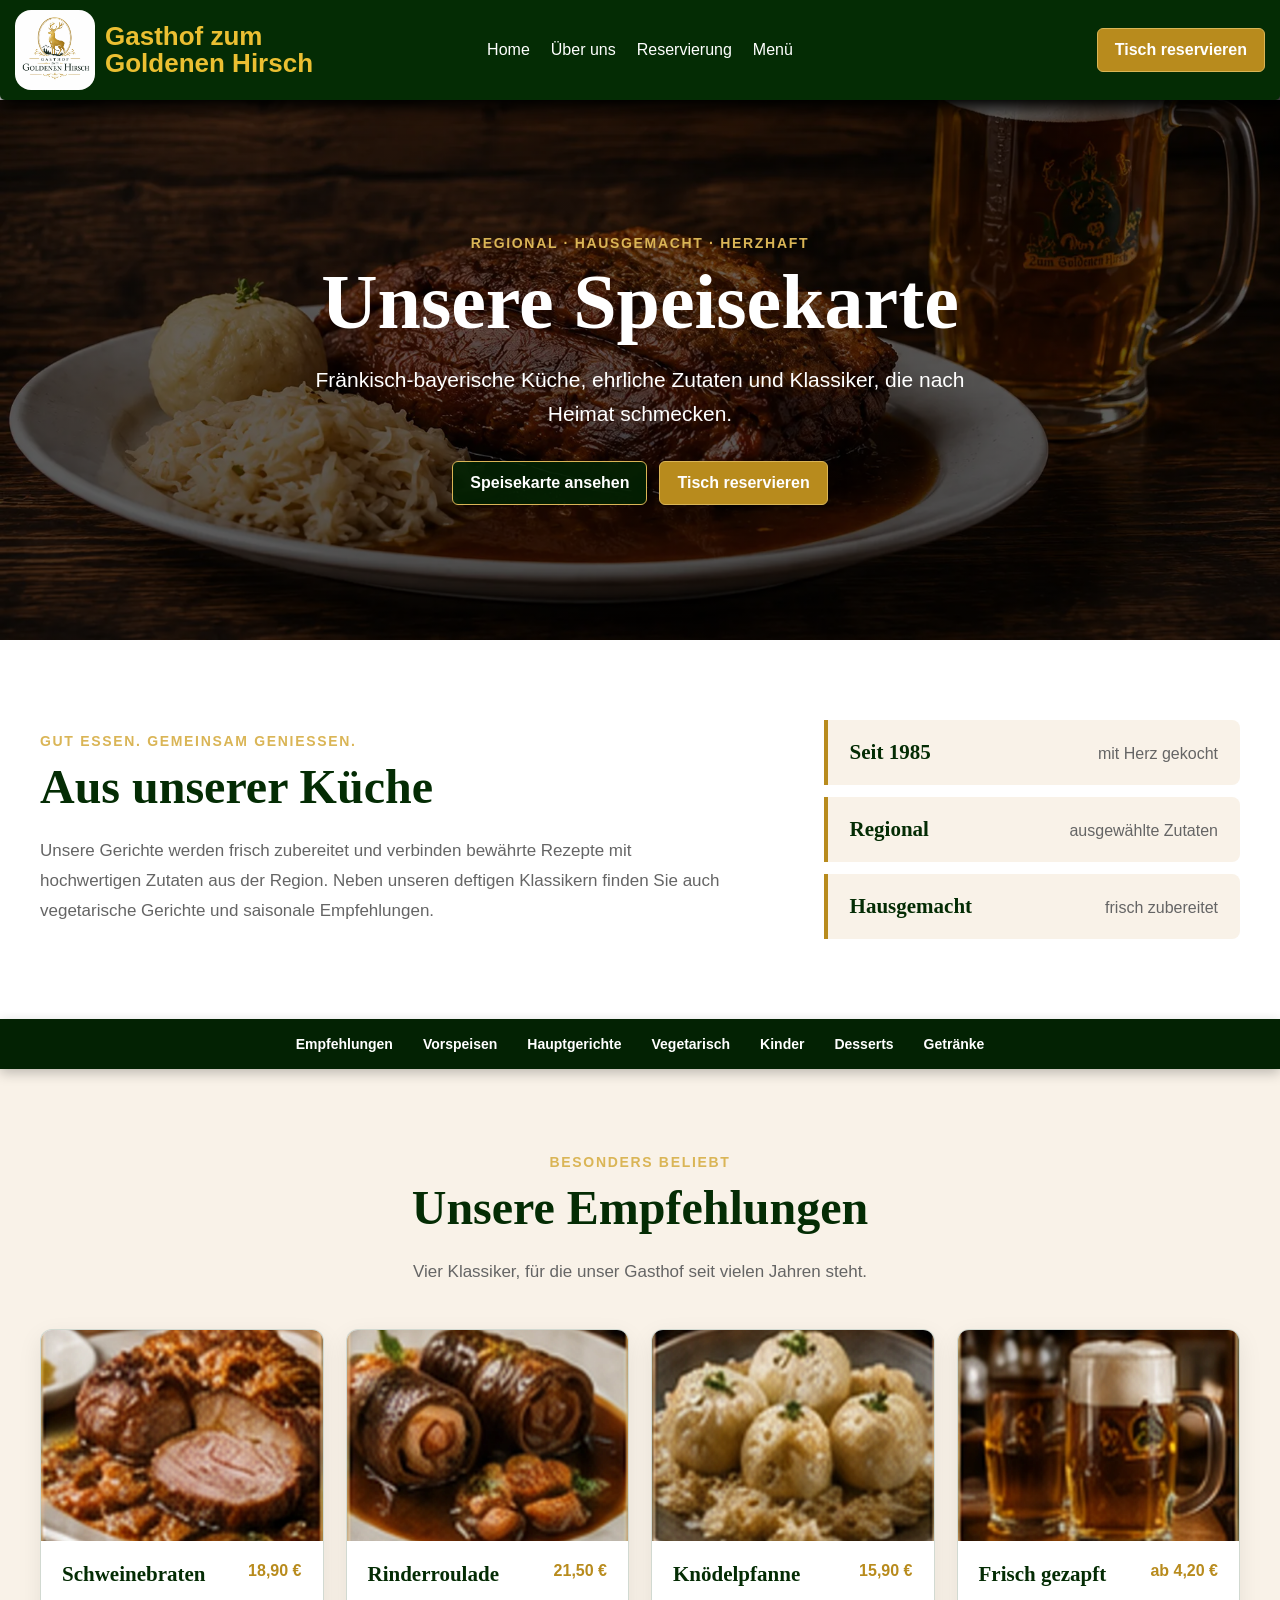
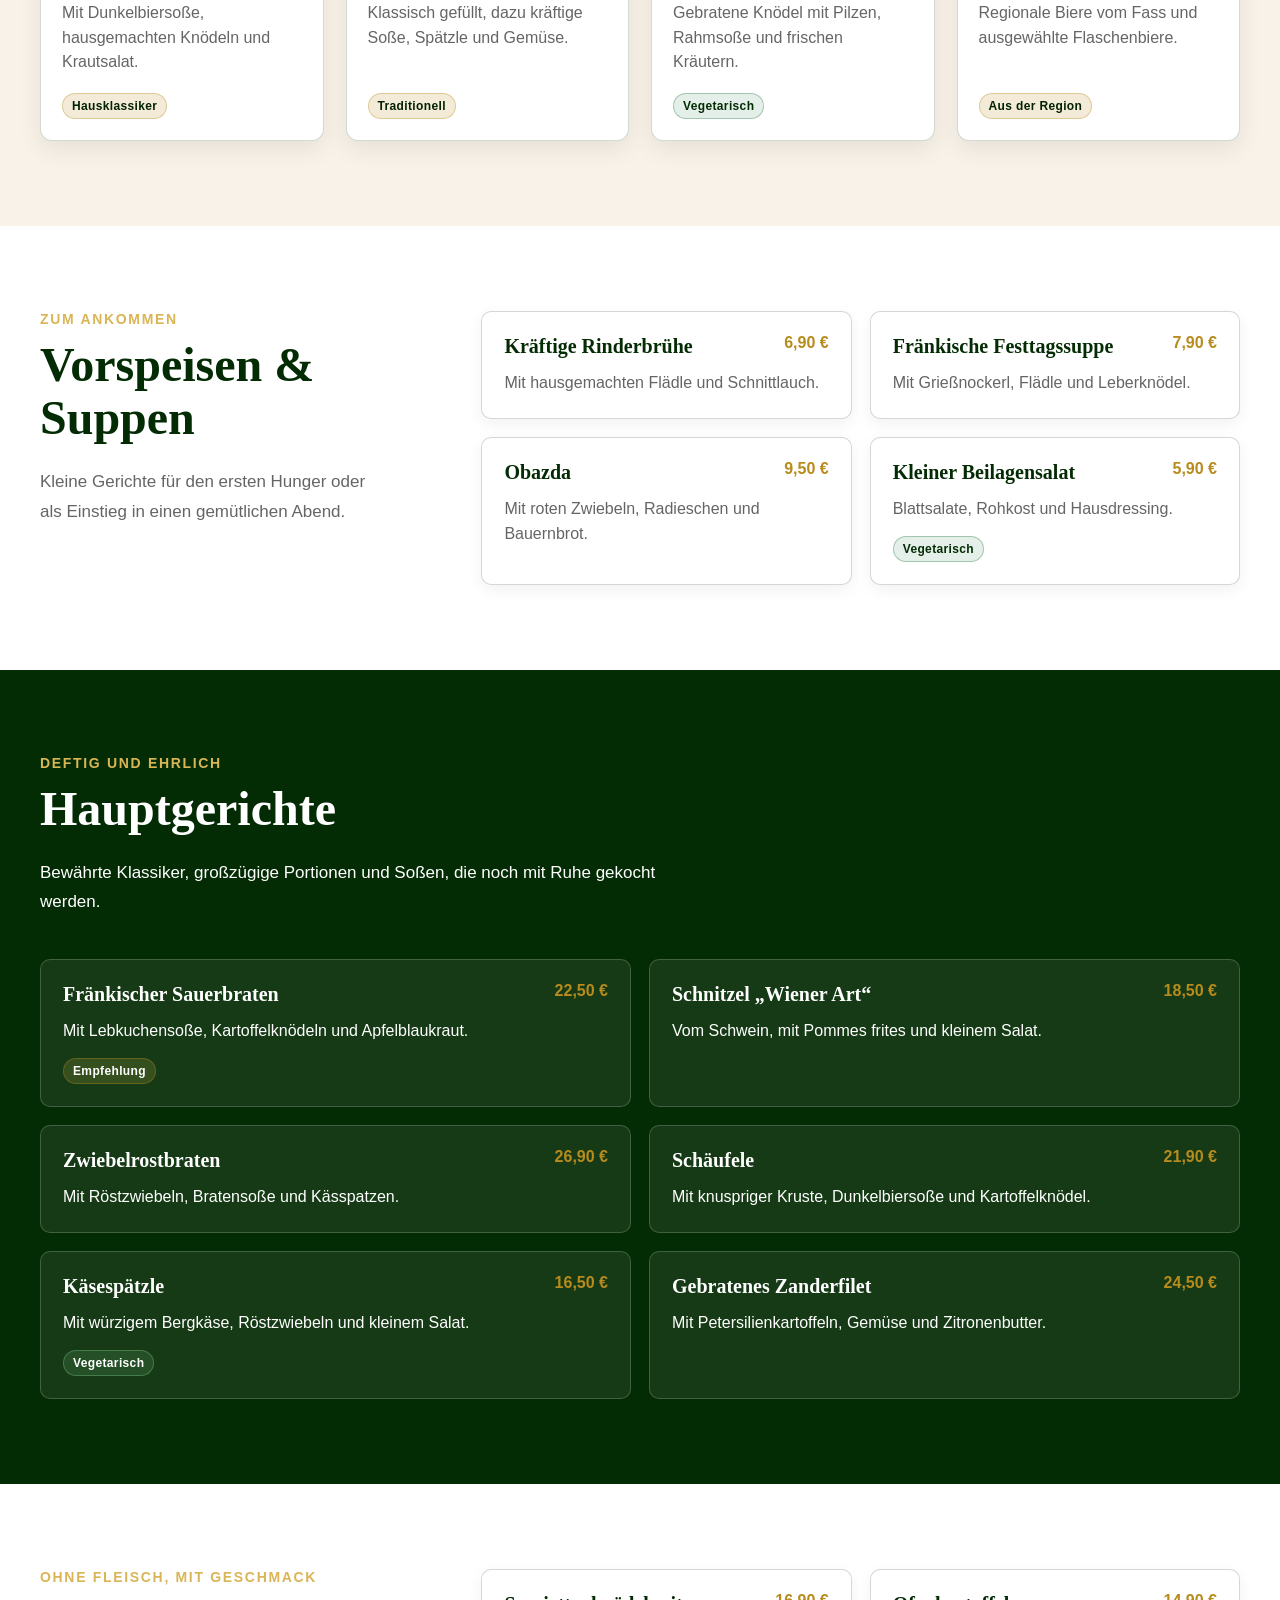
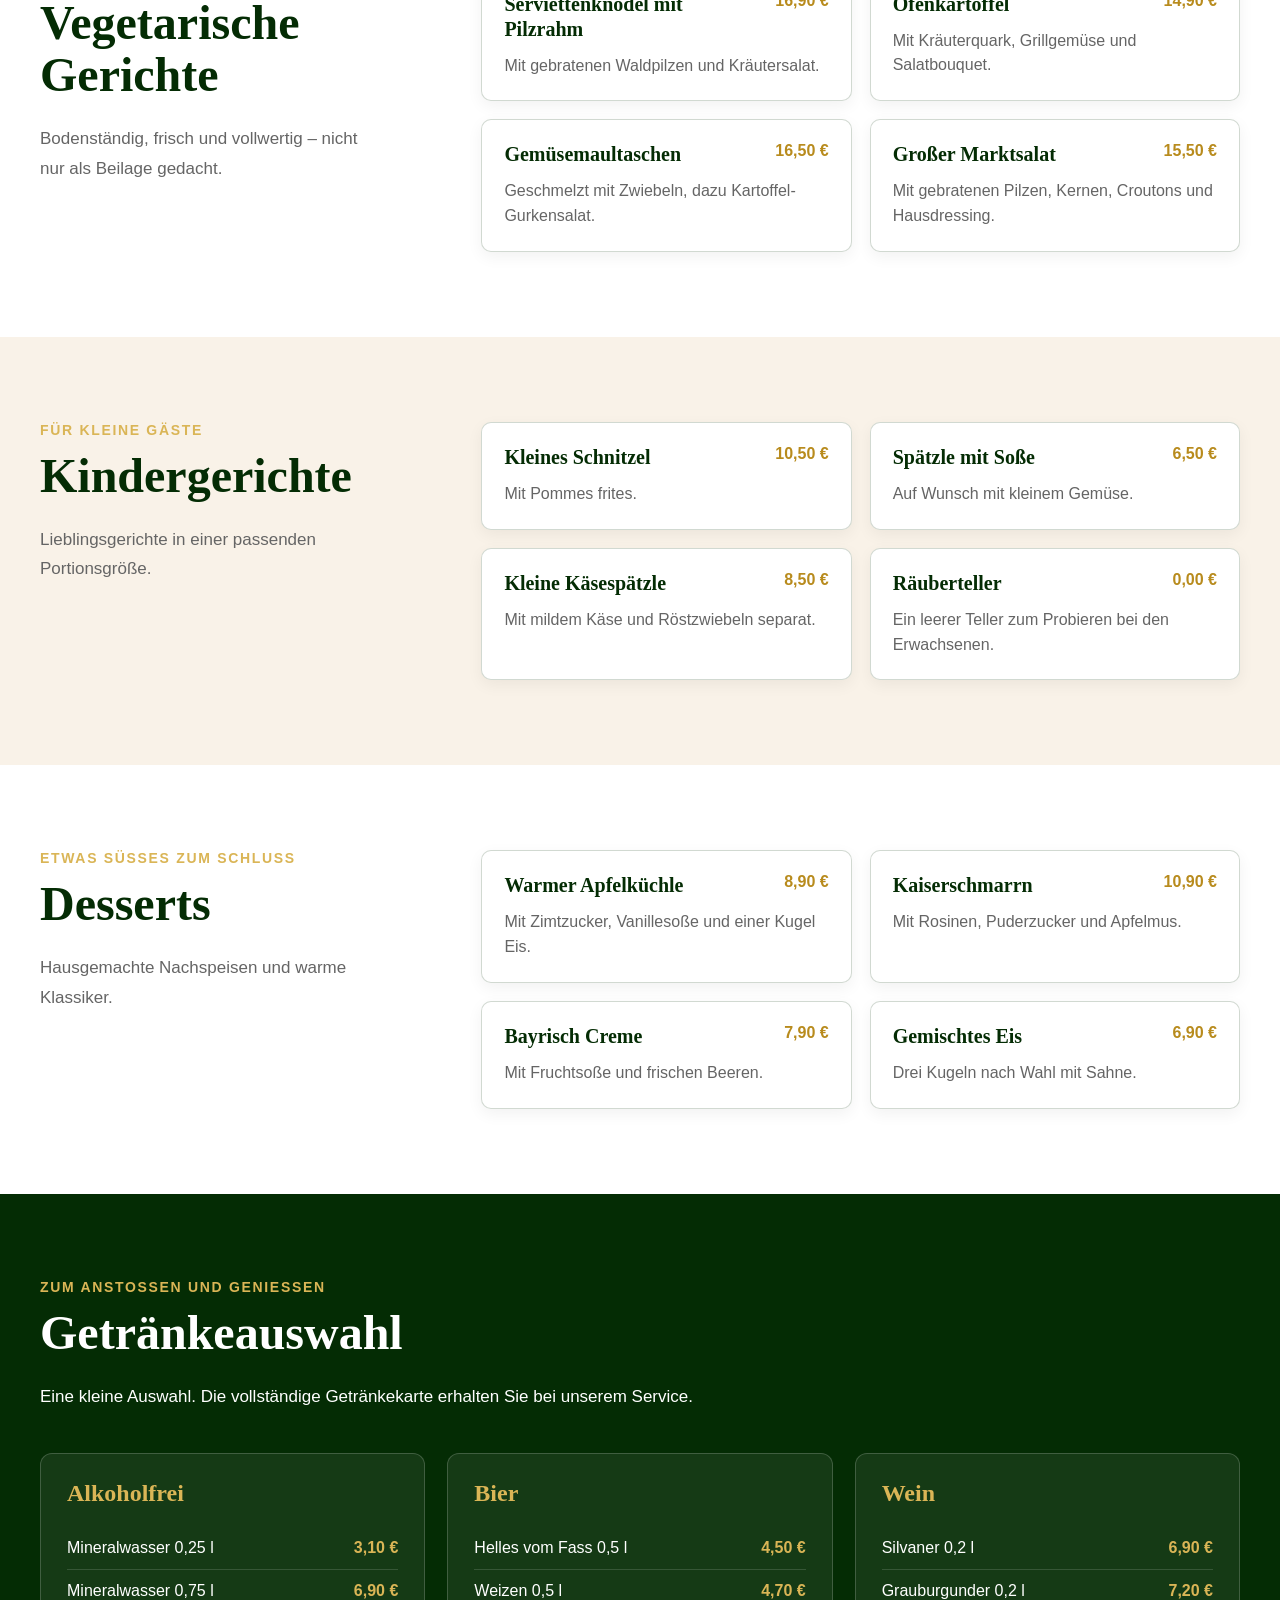
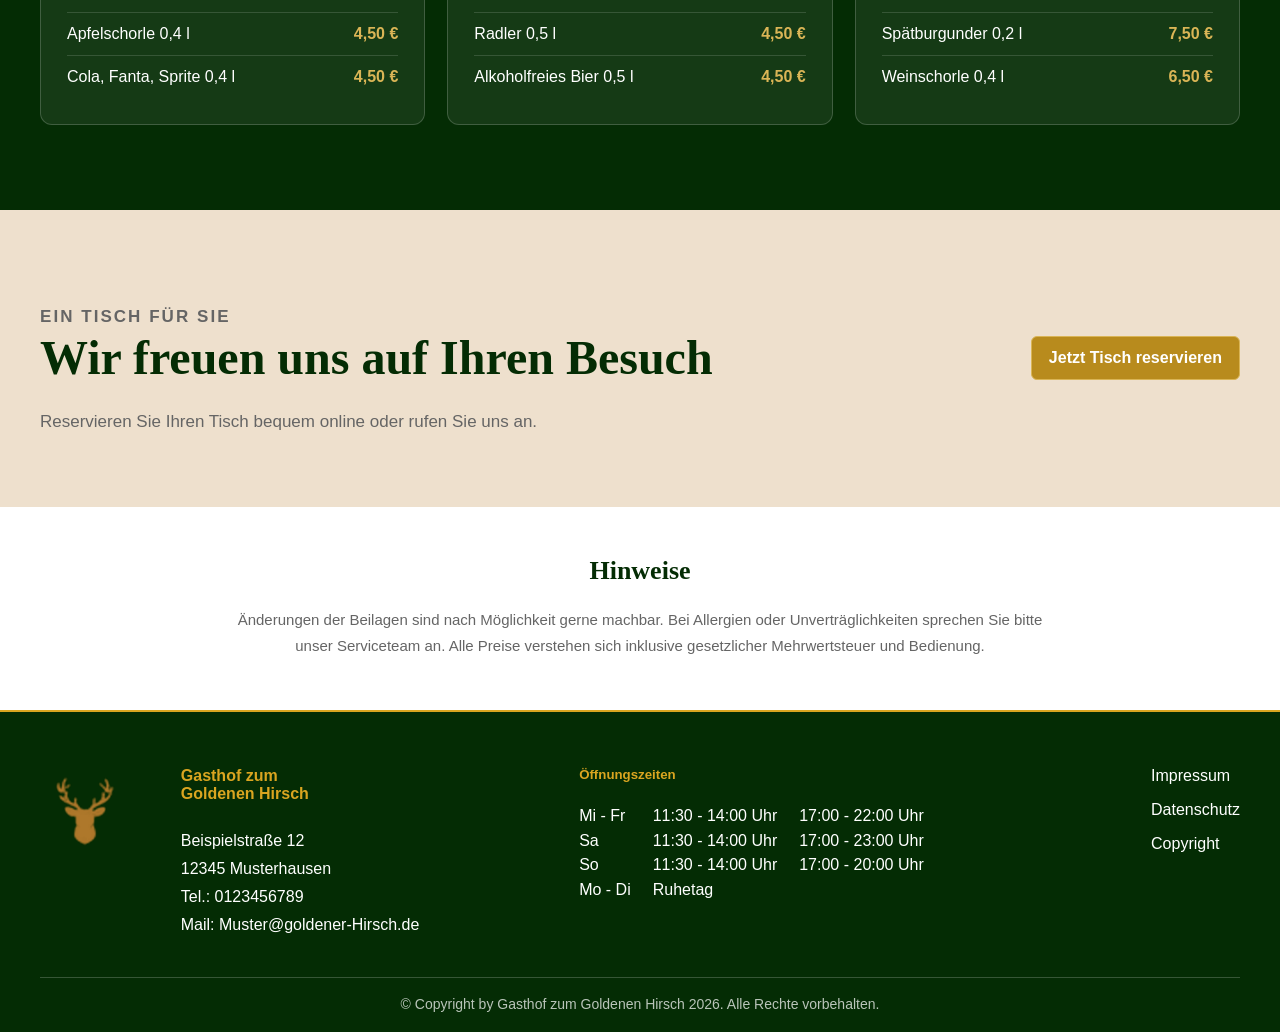
==== commit f85108fb: "Vereinheitlichung: Footer und Header in allen Seiten" ====
--- a/menue/index.html
+++ b/menue/index.html
@@ -19,7 +19,7 @@
       href="https://fonts.googleapis.com/css2?family=Allura&display=swap"
       rel="stylesheet"
     />
-
+    <link rel="stylesheet" href="../footer.css" />
     <script src="app.js" defer></script>
   </head>
 
@@ -546,53 +546,61 @@
     </main>
 
     <footer>
-      <div class="footer-main page-width">
-        <div class="footer-brand">
+      <div class="footMain">
+        <div class="foot1h">
           <img src="../assets/images/hirsch_icon.webp" alt="Hirschlogo" />
-          <div>
-            <h2>Gasthof zum Goldenen Hirsch</h2>
-            <address>
-              Beispielstraße 12<br />
-              12345 Musterhausen<br />
-              Tel.: 01234 56789<br />
-              E-Mail: info@goldener-hirsch.de
-            </address>
-          </div>
-        </div>
-
-        <div class="footer-opening">
-          <h3>Öffnungszeiten</h3>
-          <div class="opening-row">
-            <span>Mi – Fr</span>
-            <span>11:30 – 14:00</span>
-            <span>17:00 – 22:00</span>
-          </div>
-          <div class="opening-row">
-            <span>Samstag</span>
-            <span>11:30 – 14:00</span>
-            <span>17:00 – 23:00</span>
-          </div>
-          <div class="opening-row">
-            <span>Sonntag</span>
-            <span>11:30 – 14:00</span>
-            <span>17:00 – 20:00</span>
-          </div>
-          <div class="opening-row">
-            <span>Mo – Di</span>
-            <span>Ruhetag</span>
-            <span></span>
-          </div>
-        </div>
-
-        <nav class="footer-links" aria-label="Rechtliche Navigation">
+        </div>
+
+        <div class="foot1">
+          <h4>
+            Gasthof zum <br />
+            Goldenen Hirsch
+          </h4>
+
+          <address>Beispielstraße 12</address>
+          <address>12345 Musterhausen</address>
+          <address>Tel.: 0123456789</address>
+          <address>Mail: Muster@goldener-Hirsch.de</address>
+        </div>
+
+        <div class="foot2o">
+          <h5>Öffnungszeiten</h5>
+
+          <div class="foot2">
+            <div class="oeffnungszeiten">
+              <p>Mi - Fr</p>
+              <p>Sa</p>
+              <p>So</p>
+              <p>Mo - Di</p>
+            </div>
+
+            <div class="oeffnungszeiten">
+              <p>11:30 - 14:00 Uhr</p>
+              <p>11:30 - 14:00 Uhr</p>
+              <p>11:30 - 14:00 Uhr</p>
+              <p>Ruhetag</p>
+            </div>
+
+            <div class="oeffnungszeiten">
+              <p>17:00 - 22:00 Uhr</p>
+              <p>17:00 - 23:00 Uhr</p>
+              <p>17:00 - 20:00 Uhr</p>
+            </div>
+          </div>
+        </div>
+
+        <div class="foot3i">
           <a href="#">Impressum</a>
+
           <a href="#">Datenschutz</a>
+
           <a href="#">Copyright</a>
-        </nav>
+        </div>
       </div>
 
       <p class="footer-copyright">
-        © Gasthof zum Goldenen Hirsch 2026. Alle Rechte vorbehalten.
+        © Copyright by Gasthof zum Goldenen Hirsch 2026. Alle Rechte
+        vorbehalten.
       </p>
     </footer>
   </body>
--- a/menue/menue-style.css
+++ b/menue/menue-style.css
@@ -68,104 +68,122 @@
 
 .site-header {
   position: relative;
+
+  display: grid;
+  grid-template-columns: 1fr auto 1fr;
+  align-items: center;
+
+  min-height: 100px;
+  padding: 0 15px;
+
+  background-color: rgb(4, 44, 4);
+  color: rgb(235, 191, 50);
+
+  box-shadow: 5px 5px 15px 3px #000000;
+
+  border-bottom-left-radius: 5px;
+  border-bottom-right-radius: 5px;
+
   z-index: 1000;
-
-  min-height: 100px;
-  padding: 10px 18px;
-
-  display: grid;
-  grid-template-columns: minmax(250px, 1fr) auto minmax(250px, 1fr);
-  align-items: center;
-
-  color: var(--gold-light);
-  background-color: var(--green);
-  box-shadow: 0 5px 18px rgba(0, 0, 0, 0.35);
-}
+}
+
+/* LOGO + ÜBERSCHRIFT */
 
 .header-logo {
-  min-width: 0;
-
   display: flex;
   align-items: center;
   justify-self: start;
-  gap: 12px;
-
-  color: var(--gold-light);
+
+  min-width: 0;
+
+  color: rgb(235, 191, 50);
   text-decoration: none;
-  font-size: 25px;
+
+  font-size: 26px;
   font-weight: 700;
   line-height: 1.05;
 }
 
 .header-logo img {
   width: auto;
-  height: 78px;
-  border-radius: 18%;
+  height: 80px;
+
+  margin-right: 10px;
+
+  border-radius: 20%;
+
   flex-shrink: 0;
 }
+
+/* Falls deine Überschrift ein h1 ist */
+
+.header-logo h1 {
+  margin: 0;
+
+  font-size: 26px;
+  line-height: 1.05;
+}
+
+/* NAVIGATION */
 
 .site-header > nav {
   display: flex;
   align-items: center;
   justify-content: center;
-  gap: 4px;
+
+  gap: 5px;
+
+  justify-self: center;
 }
 
 .site-header > nav a {
-  position: relative;
-  padding: 10px;
-
-  color: var(--white);
+  padding: 8px;
+
+  color: white;
   text-decoration: none;
+
   white-space: nowrap;
 }
 
-.site-header > nav a::after {
-  content: "";
-  position: absolute;
-  left: 10px;
-  right: 10px;
-  bottom: 3px;
-
-  height: 2px;
-  background-color: var(--gold);
-
-  transform: scaleX(0);
-  transform-origin: center;
-  transition: transform 0.25s ease;
-}
-
-.site-header > nav a:hover::after,
-.site-header > nav a[aria-current="page"]::after {
-  transform: scaleX(1);
-}
+.site-header > nav a:hover {
+  text-decoration: underline;
+  text-underline-offset: 5px;
+  text-decoration-thickness: 2px;
+  text-decoration-color: rgba(168, 137, 34, 0.945);
+}
+
+/* RESERVIERUNGSBUTTON */
 
 .header-reserve-button {
   justify-self: end;
 }
 
+/* BURGER BUTTON */
+
 .menu-button {
   display: none;
+  flex-direction: column;
+  justify-content: center;
+
+  gap: 5px;
+
   width: 44px;
   height: 44px;
   padding: 7px;
 
-  flex-direction: column;
-  align-items: center;
-  justify-content: center;
-  gap: 5px;
-
-  background: transparent;
-  border: 0;
+  background: none;
+  border: none;
+
   cursor: pointer;
 }
 
 .menu-button span {
-  width: 29px;
+  display: block;
+
+  width: 30px;
   height: 3px;
-  display: block;
-
-  background-color: var(--white);
+
+  background-color: white;
   border-radius: 10px;
 
   transition:
--- a/footer.css
+++ b/footer.css
@@ -0,0 +1,249 @@
+/* =========================================
+   FOOTER
+   Gasthof zum Goldenen Hirsch
+========================================= */
+
+footer {
+  padding: 55px 20px 20px;
+
+  display: flex;
+  flex-direction: column;
+  align-items: center;
+
+  color: white;
+  background-color: rgb(4, 44, 4);
+
+  border-top: 2px solid goldenrod;
+}
+
+/* =========================================
+   FOOTER HAUPTBEREICH
+========================================= */
+
+.footMain {
+  width: min(1200px, 100%);
+
+  display: grid;
+
+  grid-template-columns:
+    auto
+    minmax(180px, 1fr)
+    minmax(340px, 1.5fr)
+    auto;
+
+  align-items: start;
+
+  gap: clamp(25px, 4vw, 60px);
+}
+
+/* =========================================
+   LINKS
+========================================= */
+
+footer a {
+  color: white;
+
+  text-decoration: none;
+}
+
+footer a:hover {
+  text-decoration: underline;
+
+  text-underline-offset: 5px;
+  text-decoration-thickness: 2px;
+
+  text-decoration-color: rgba(168, 137, 34, 0.945);
+}
+
+/* =========================================
+   LOGO
+========================================= */
+
+.foot1h img {
+  width: clamp(60px, 7vw, 90px);
+}
+
+/* =========================================
+   ADRESSE
+========================================= */
+
+.foot1 {
+  display: flex;
+
+  flex-direction: column;
+
+  gap: 5px;
+}
+
+.foot1 h4,
+.foot2o h5 {
+  margin-top: 0;
+
+  color: goldenrod;
+}
+
+.foot1 address {
+  font-style: normal;
+
+  line-height: 1.45;
+}
+
+/* =========================================
+   ÖFFNUNGSZEITEN
+========================================= */
+
+.foot2 {
+  display: grid;
+
+  grid-template-columns:
+    max-content
+    max-content
+    max-content;
+
+  gap: clamp(8px, 2vw, 22px);
+}
+
+.oeffnungszeiten p {
+  margin: 0;
+
+  line-height: 1.55;
+
+  white-space: nowrap;
+}
+
+/* =========================================
+   RECHTLICHE LINKS
+========================================= */
+
+.foot3i {
+  display: flex;
+
+  flex-direction: column;
+  align-items: flex-start;
+
+  gap: 16px;
+}
+
+/* =========================================
+   COPYRIGHT
+========================================= */
+
+.footer-copyright {
+  width: min(1200px, 100%);
+
+  margin: 40px 0 0;
+
+  padding-top: 18px;
+
+  border-top: 1px solid rgba(255, 255, 255, 0.2);
+
+  text-align: center;
+
+  font-size: 14px;
+}
+
+/* =========================================
+   KLEINERE DESKTOPS / TABLETS
+========================================= */
+
+@media (max-width: 1100px) {
+  .footMain {
+    grid-template-columns:
+      auto
+      1fr
+      1.6fr;
+  }
+
+  .foot3i {
+    grid-column: 2 / -1;
+
+    flex-direction: row;
+    flex-wrap: wrap;
+  }
+}
+
+/* =========================================
+   TABLETS
+========================================= */
+
+@media (max-width: 800px) {
+  .footMain {
+    grid-template-columns:
+      auto
+      1fr;
+  }
+
+  .foot2o,
+  .foot3i {
+    grid-column: 1 / -1;
+  }
+
+  .foot3i {
+    flex-direction: row;
+  }
+}
+
+/* =========================================
+   SMARTPHONES
+========================================= */
+
+@media (max-width: 600px) {
+  footer {
+    padding: 45px 15px 18px;
+  }
+
+  .footMain {
+    grid-template-columns: 1fr;
+
+    text-align: center;
+  }
+
+  .foot1h,
+  .foot1,
+  .foot2o,
+  .foot3i {
+    grid-column: auto;
+
+    justify-self: center;
+  }
+
+  .foot1h img {
+    margin-inline: auto;
+  }
+
+  .foot2 {
+    grid-template-columns:
+      max-content
+      max-content
+      max-content;
+
+    justify-content: center;
+
+    gap: 8px;
+
+    font-size: clamp(12px, 3.3vw, 15px);
+  }
+
+  .foot3i {
+    flex-direction: row;
+
+    justify-content: center;
+    align-items: center;
+  }
+
+  .footer-copyright {
+    margin-top: 30px;
+  }
+}
+
+/* =========================================
+   SEHR KLEINE SMARTPHONES
+========================================= */
+
+@media (max-width: 390px) {
+  .foot2 {
+    font-size: 11px;
+
+    gap: 5px;
+  }
+}
